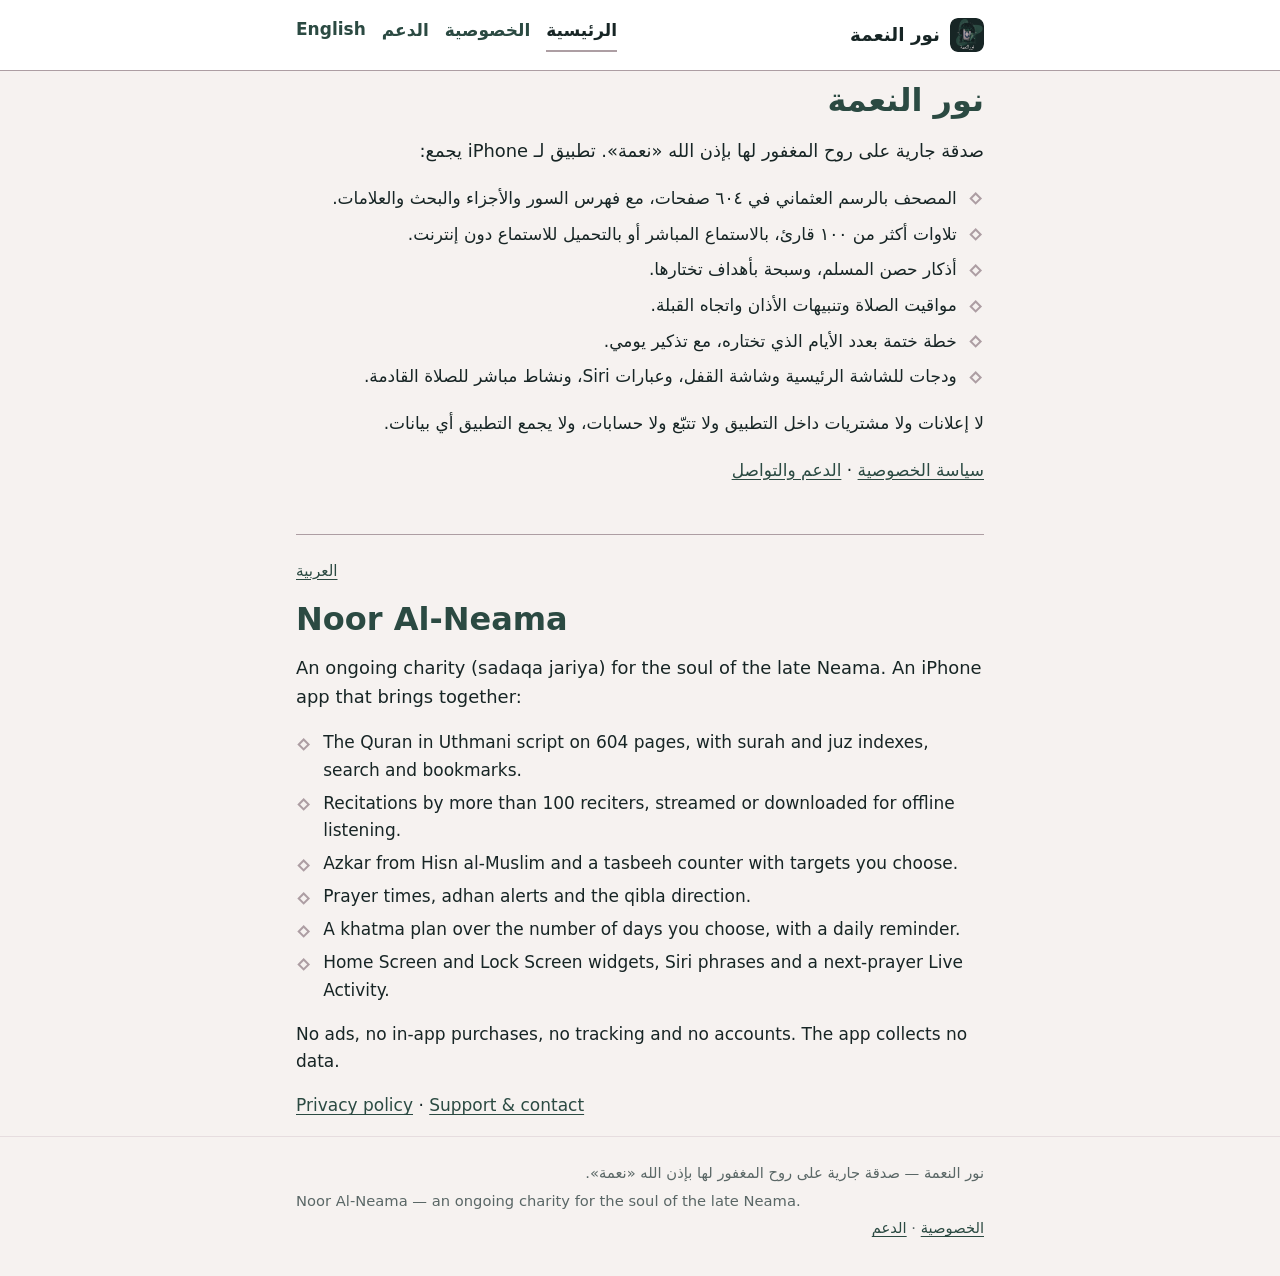
==== index.html @ 706d5c21 "site: privacy and support pages Co-Authored-By: Claude Opus 5.5 <noreply@anthropic.com> Claude-Sessi" ====
<!doctype html>
<html lang="ar" dir="rtl">
<head>
<meta charset="utf-8">
<meta name="viewport" content="width=device-width, initial-scale=1">
<meta name="color-scheme" content="light dark">
<meta name="description" content="نور النعمة: مصحف وتلاوات وأذكار ومواقيت صلاة لـ iPhone، صدقة جارية بلا إعلانات ولا تتبّع. Noor Al-Neama: Quran, recitations, azkar and prayer times for iPhone.">
<meta name="referrer" content="no-referrer">
<title>نور النعمة · Noor Al-Neama</title>
<link rel="icon" href="icon.png" type="image/png">
<link rel="stylesheet" href="style.css">
</head>
<body>
<a class="skip" href="#main">تخطَّ إلى المحتوى</a>
<header class="site-header">
  <div class="wrap">
    <a class="brand" href="index.html">
      <img src="icon.png" width="34" height="34" alt="">
      <span>نور النعمة</span>
    </a>
    <nav class="site-nav" aria-label="القائمة الرئيسية">
      <ul>
        <li><a href="index.html" aria-current="page">الرئيسية</a></li>
        <li><a href="privacy.html">الخصوصية</a></li>
        <li><a href="support.html">الدعم</a></li>
        <li><a href="#en" lang="en" hreflang="en">English</a></li>
      </ul>
    </nav>
  </div>
</header>

<main id="main" class="wrap">
<article id="ar">
  <h1>نور النعمة</h1>
  <p class="lead">صدقة جارية على روح المغفور لها بإذن الله «نعمة». تطبيق لـ iPhone يجمع:</p>
  <ul class="checks">
    <li>المصحف بالرسم العثماني في ٦٠٤ صفحات، مع فهرس السور والأجزاء والبحث والعلامات.</li>
    <li>تلاوات أكثر من ١٠٠ قارئ، بالاستماع المباشر أو بالتحميل للاستماع دون إنترنت.</li>
    <li>أذكار حصن المسلم، وسبحة بأهداف تختارها.</li>
    <li>مواقيت الصلاة وتنبيهات الأذان واتجاه القبلة.</li>
    <li>خطة ختمة بعدد الأيام الذي تختاره، مع تذكير يومي.</li>
    <li>ودجات للشاشة الرئيسية وشاشة القفل، وعبارات Siri، ونشاط مباشر للصلاة القادمة.</li>
  </ul>
  <p>لا إعلانات ولا مشتريات داخل التطبيق ولا تتبّع ولا حسابات، ولا يجمع التطبيق أي بيانات.</p>
  <p><a href="privacy.html">سياسة الخصوصية</a> · <a href="support.html">الدعم والتواصل</a></p>
</article>

<article id="en" class="en" lang="en" dir="ltr">
  <p class="lang-switch"><a href="#ar" lang="ar" hreflang="ar" dir="rtl">العربية</a></p>
  <h1>Noor Al-Neama</h1>
  <p class="lead">An ongoing charity (sadaqa jariya) for the soul of the late Neama. An iPhone app that brings together:</p>
  <ul class="checks">
    <li>The Quran in Uthmani script on 604 pages, with surah and juz indexes, search and bookmarks.</li>
    <li>Recitations by more than 100 reciters, streamed or downloaded for offline listening.</li>
    <li>Azkar from Hisn al-Muslim and a tasbeeh counter with targets you choose.</li>
    <li>Prayer times, adhan alerts and the qibla direction.</li>
    <li>A khatma plan over the number of days you choose, with a daily reminder.</li>
    <li>Home Screen and Lock Screen widgets, Siri phrases and a next-prayer Live Activity.</li>
  </ul>
  <p>No ads, no in-app purchases, no tracking and no accounts. The app collects no data.</p>
  <p><a href="privacy.html">Privacy policy</a> · <a href="support.html">Support &amp; contact</a></p>
</article>
</main>

<footer class="site-footer">
  <div class="wrap">
    <p>نور النعمة — صدقة جارية على روح المغفور لها بإذن الله «نعمة».</p>
    <p lang="en" dir="ltr" class="ltr">Noor Al-Neama — an ongoing charity for the soul of the late Neama.</p>
    <p><a href="privacy.html">الخصوصية</a> · <a href="support.html">الدعم</a></p>
  </div>
</footer>
</body>
</html>
---- style.css ----
/* Noor Al-Neama: privacy and support pages. Palette = spec §4 tokens (light / dark).
   No web fonts, no external requests: system fonts only (SF Arabic on Apple devices). */
:root {
  color-scheme: light dark;
  --bg: #F6F2F0;
  --surface: #FFFFFF;
  --fg: #172525;
  --muted: #5A6766;
  --primary: #2B4A42;
  --accent: #AD9EA3;       /* rose-silver: borders and ornaments only */
  --accent-text: #7A626C;  /* rose-silver for text (>= 4.5:1 on bg), as Theme.accentText */
  --divider: #E6DDDF;
  --radius: 20px;
}
@media (prefers-color-scheme: dark) {
  :root {
    --bg: #132020;
    --surface: #1C2C2B;
    --fg: #EFE2E9;
    --muted: #A3AFAD;
    --primary: #8CC2B0;
    --accent: #C2B1B7;
    --accent-text: #E3D3D9;
    --divider: #2A3A39;
  }
}

*, *::before, *::after { box-sizing: border-box; }
html { -webkit-text-size-adjust: 100%; text-size-adjust: 100%; }
body {
  margin: 0;
  background: var(--bg);
  color: var(--fg);
  font: 1.0625rem/1.75 -apple-system, BlinkMacSystemFont, "SF Arabic", "SF Pro Text", "Geeza Pro",
        "Segoe UI", "Noto Sans Arabic", "Noto Naskh Arabic", Tahoma, "DejaVu Sans", sans-serif;
  overflow-wrap: break-word;
}
[lang="en"] { line-height: 1.6; }

.skip {
  position: absolute;
  inset-inline-start: 16px;
  top: -100px;
  background: var(--primary);
  color: var(--bg);
  padding: 8px 14px;
  border-radius: 10px;
  z-index: 10;
}
.skip:focus { top: 12px; }

a { color: var(--primary); text-underline-offset: 3px; }
a:hover { text-decoration-thickness: 2px; }
a:focus-visible, summary:focus-visible {
  outline: 3px solid var(--accent);
  outline-offset: 2px;
  border-radius: 4px;
}

.wrap { max-width: 720px; margin: 0 auto; padding: 0 16px; }

/* Header: brand and navigation */
.site-header { border-bottom: 1px solid var(--accent); background: var(--surface); }
.site-header .wrap {
  display: flex;
  flex-wrap: wrap;
  align-items: center;
  justify-content: space-between;
  gap: 8px 16px;
  padding-block: 12px;
}
.brand {
  display: inline-flex;
  align-items: center;
  gap: 10px;
  font-weight: 700;
  font-size: 1.15rem;
  color: var(--fg);
  text-decoration: none;
}
.brand img { width: 34px; height: 34px; flex: none; border-radius: 8px; }
.site-nav ul { display: flex; flex-wrap: wrap; gap: 4px 16px; margin: 0; padding: 0; list-style: none; }
.site-nav a { text-decoration: none; font-weight: 600; padding: 4px 0; display: inline-block; }
.site-nav a[aria-current="page"] { color: var(--fg); border-bottom: 2px solid var(--accent); }

main { padding-block: 24px 40px; }
h1, h2, h3 { color: var(--primary); line-height: 1.35; }
h1 { font-size: 1.75rem; margin: 0.25em 0 0.4em; }
h2 { font-size: 1.3rem; margin: 1.8em 0 0.5em; }
h3 { font-size: 1.08rem; margin: 1.4em 0 0.3em; color: var(--fg); }
p, ul, ol { margin: 0 0 1em; }
ul, ol { padding-inline-start: 1.4em; }
li { margin-bottom: 0.35em; }

.meta { color: var(--muted); font-size: 0.95rem; }
.lead { font-size: 1.12rem; }

/* Cards: 20pt corner radius and a gold hairline, like the app's ornament headers */
.card {
  background: var(--surface);
  border: 1px solid var(--divider);
  border-radius: var(--radius);
  padding: 16px 20px;
  margin: 24px 0;
}
.card > :last-child { margin-bottom: 0; }
.card h2:first-child { margin-top: 0; }
.card.summary { border-color: var(--accent); }
.checks { list-style: none; padding: 0; }
.checks li { position: relative; padding-inline-start: 1.6em; }
.checks li::before {
  content: "";
  position: absolute;
  inset-inline-start: 0.2em;
  top: 0.62em;
  width: 0.55em;
  height: 0.55em;
  border: 2px solid var(--accent);
  transform: rotate(45deg);
}

.faq h3 { margin-top: 1.6em; }
.phrases { list-style: none; padding: 0; }
.phrases li {
  display: inline-block;
  background: var(--surface);
  border: 1px solid var(--divider);
  border-radius: 999px;
  padding: 2px 14px;
  margin: 0 0 8px;
}

.cta {
  display: inline-block;
  background: var(--primary);
  color: var(--bg);
  font-weight: 700;
  text-decoration: none;
  border-radius: 14px;
  padding: 12px 22px;
  margin: 4px 0 16px;
}
.cta:hover { text-decoration: underline; }

.email { direction: ltr; unicode-bidi: isolate; font-weight: 600; }
.ltr { direction: ltr; unicode-bidi: isolate; }

/* English half of each page */
.en {
  border-top: 1px solid var(--accent);
  margin-top: 48px;
  padding-top: 24px;
  text-align: left;
}
.lang-switch { font-size: 0.95rem; }

.site-footer { border-top: 1px solid var(--divider); color: var(--muted); font-size: 0.92rem; }
.site-footer .wrap { padding-block: 20px 32px; }
.site-footer p { margin: 0.2em 0; }

@media (min-width: 600px) {
  h1 { font-size: 2rem; }
  .card { padding: 20px 24px; }
}
@media print {
  .site-nav, .skip { display: none; }
  body { background: #fff; color: #000; }
}
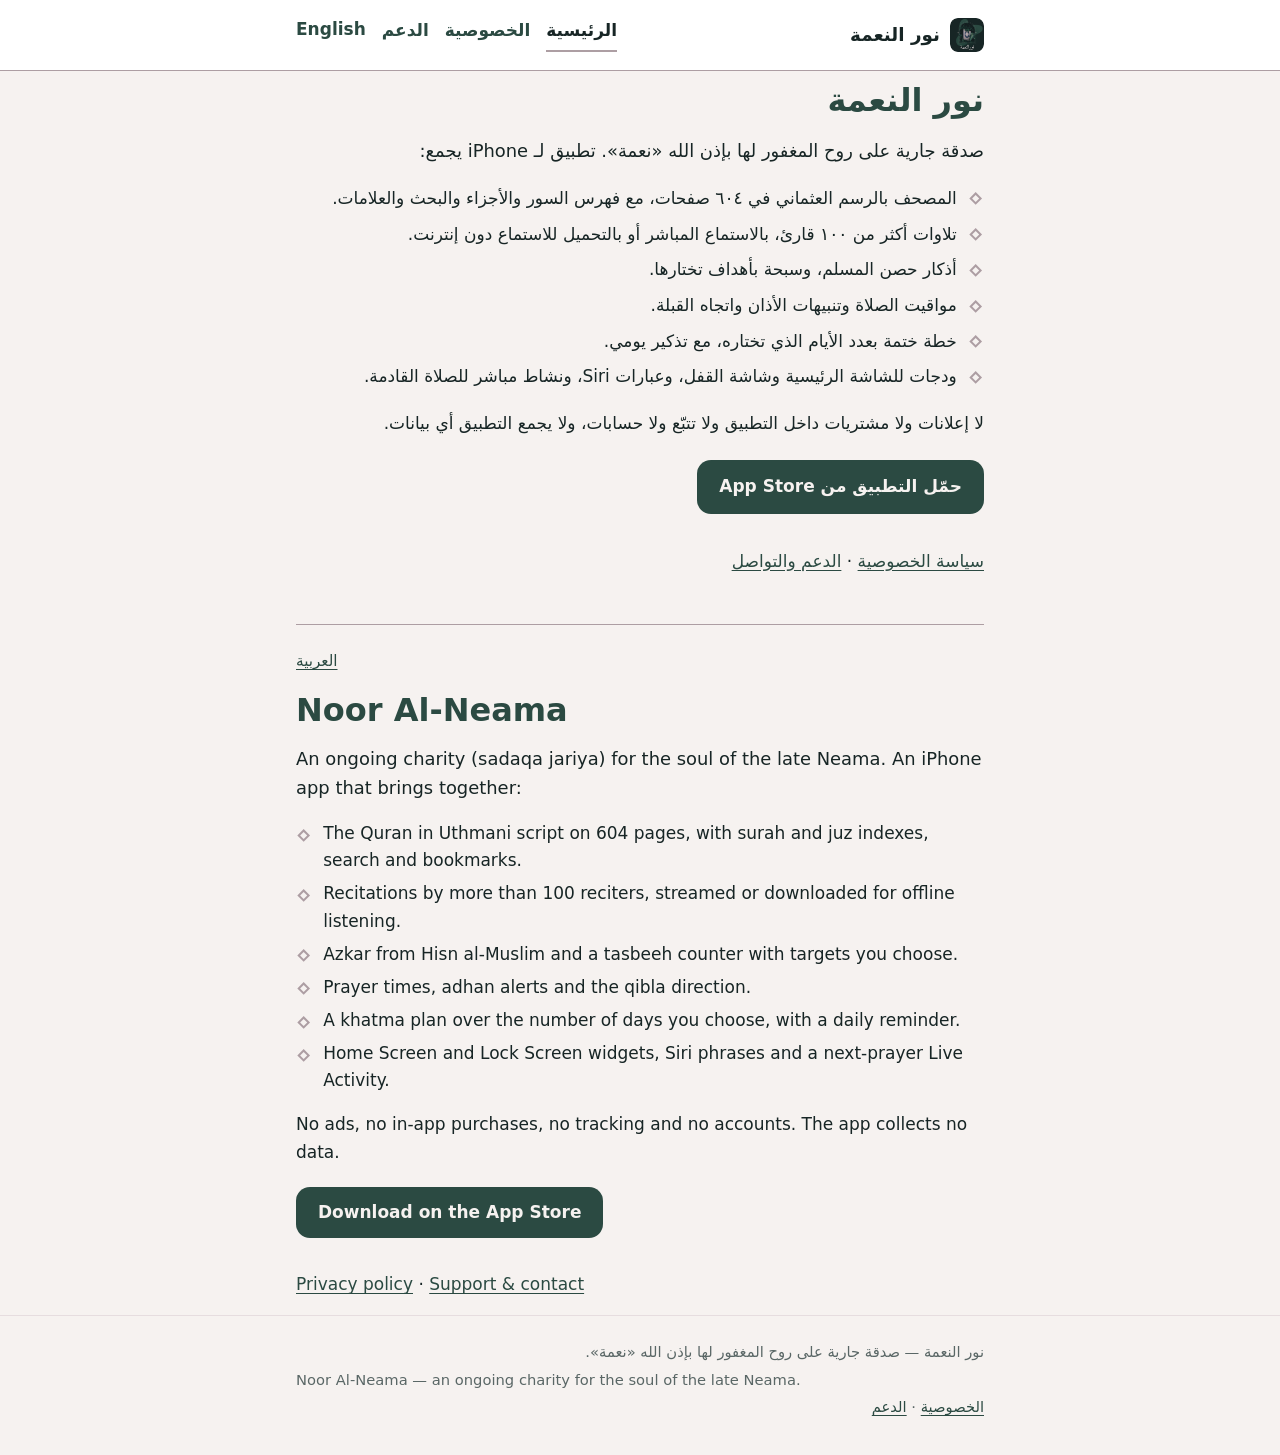
==== commit c9476627: "site: add the App Store link Co-Authored-By: Claude Opus 5.5 <noreply@anthropic.com> Claude-Session:" ====
--- a/index.html
+++ b/index.html
@@ -42,6 +42,7 @@
     <li>ودجات للشاشة الرئيسية وشاشة القفل، وعبارات Siri، ونشاط مباشر للصلاة القادمة.</li>
   </ul>
   <p>لا إعلانات ولا مشتريات داخل التطبيق ولا تتبّع ولا حسابات، ولا يجمع التطبيق أي بيانات.</p>
+  <p><a class="cta" href="https://apps.apple.com/app/id6822206057">حمّل التطبيق من App Store</a></p>
   <p><a href="privacy.html">سياسة الخصوصية</a> · <a href="support.html">الدعم والتواصل</a></p>
 </article>
 
@@ -58,6 +59,7 @@
     <li>Home Screen and Lock Screen widgets, Siri phrases and a next-prayer Live Activity.</li>
   </ul>
   <p>No ads, no in-app purchases, no tracking and no accounts. The app collects no data.</p>
+  <p><a class="cta" href="https://apps.apple.com/app/id6822206057">Download on the App Store</a></p>
   <p><a href="privacy.html">Privacy policy</a> · <a href="support.html">Support &amp; contact</a></p>
 </article>
 </main>
